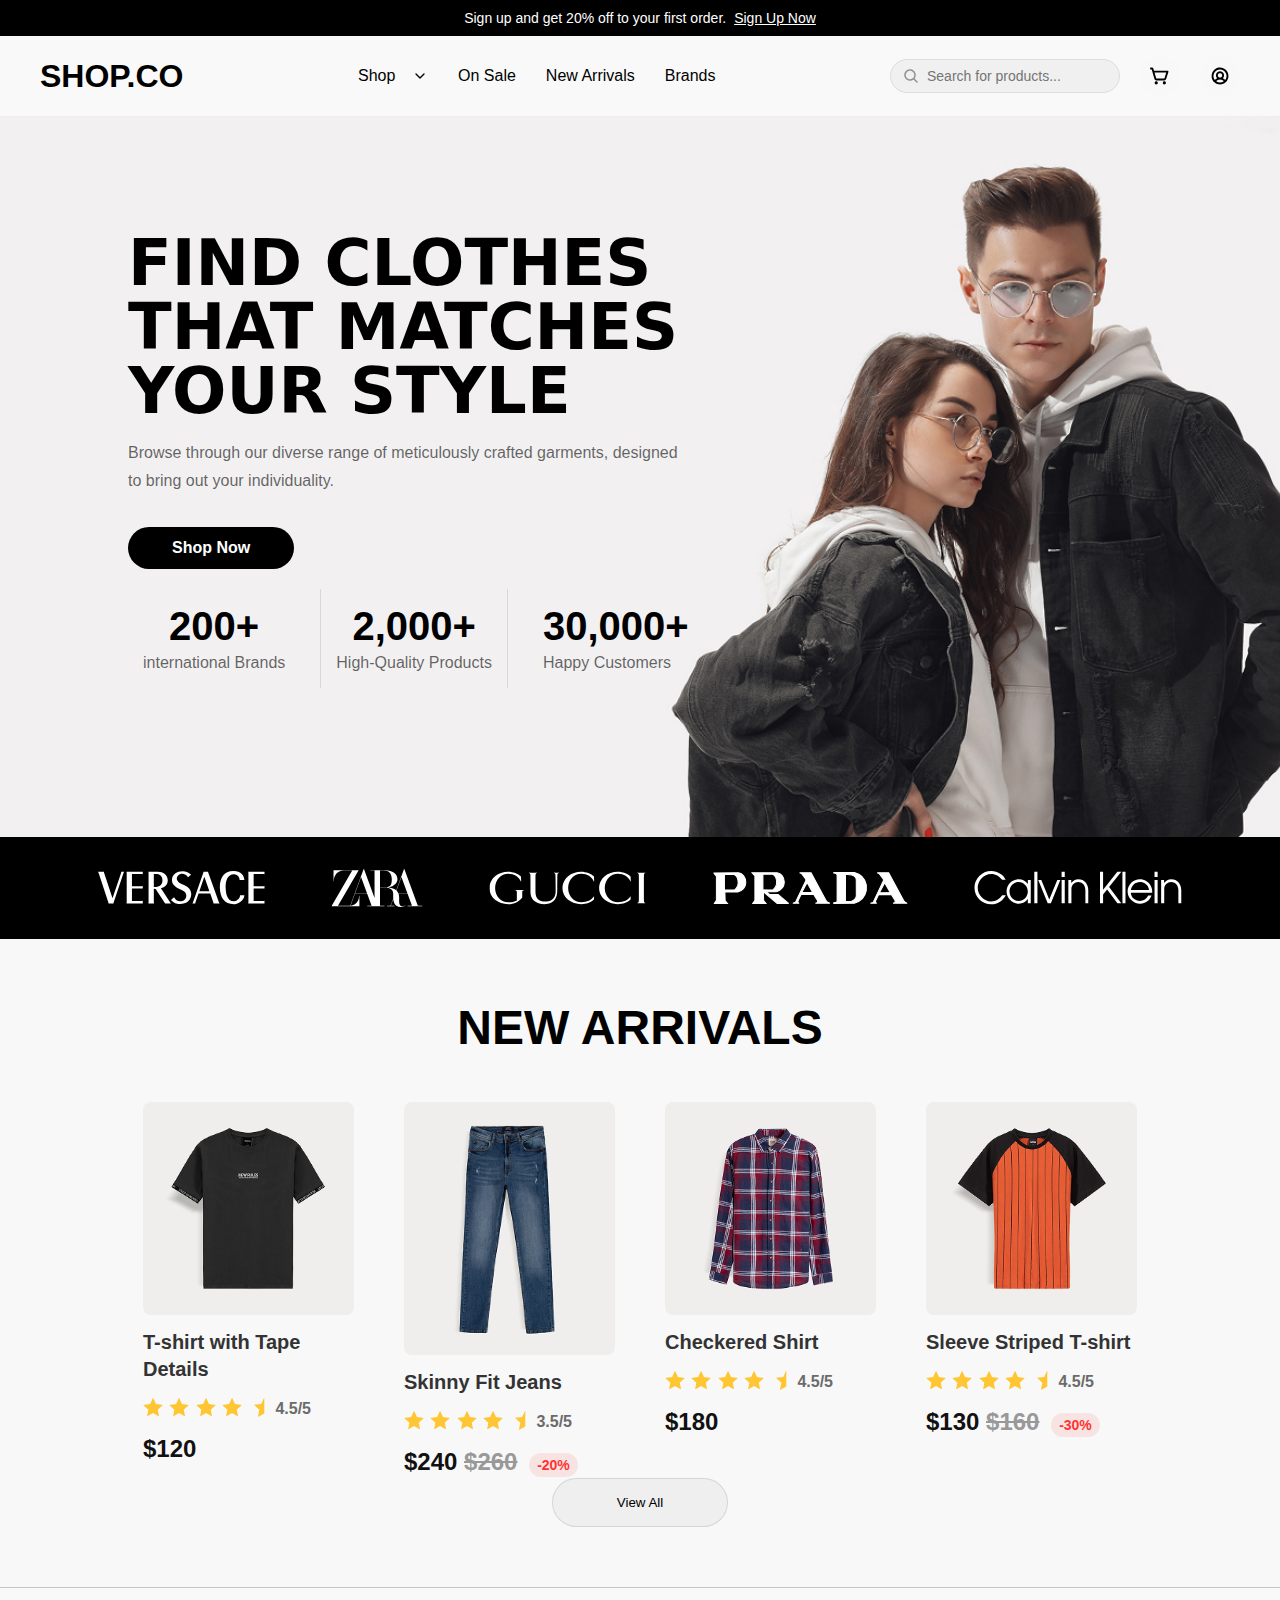
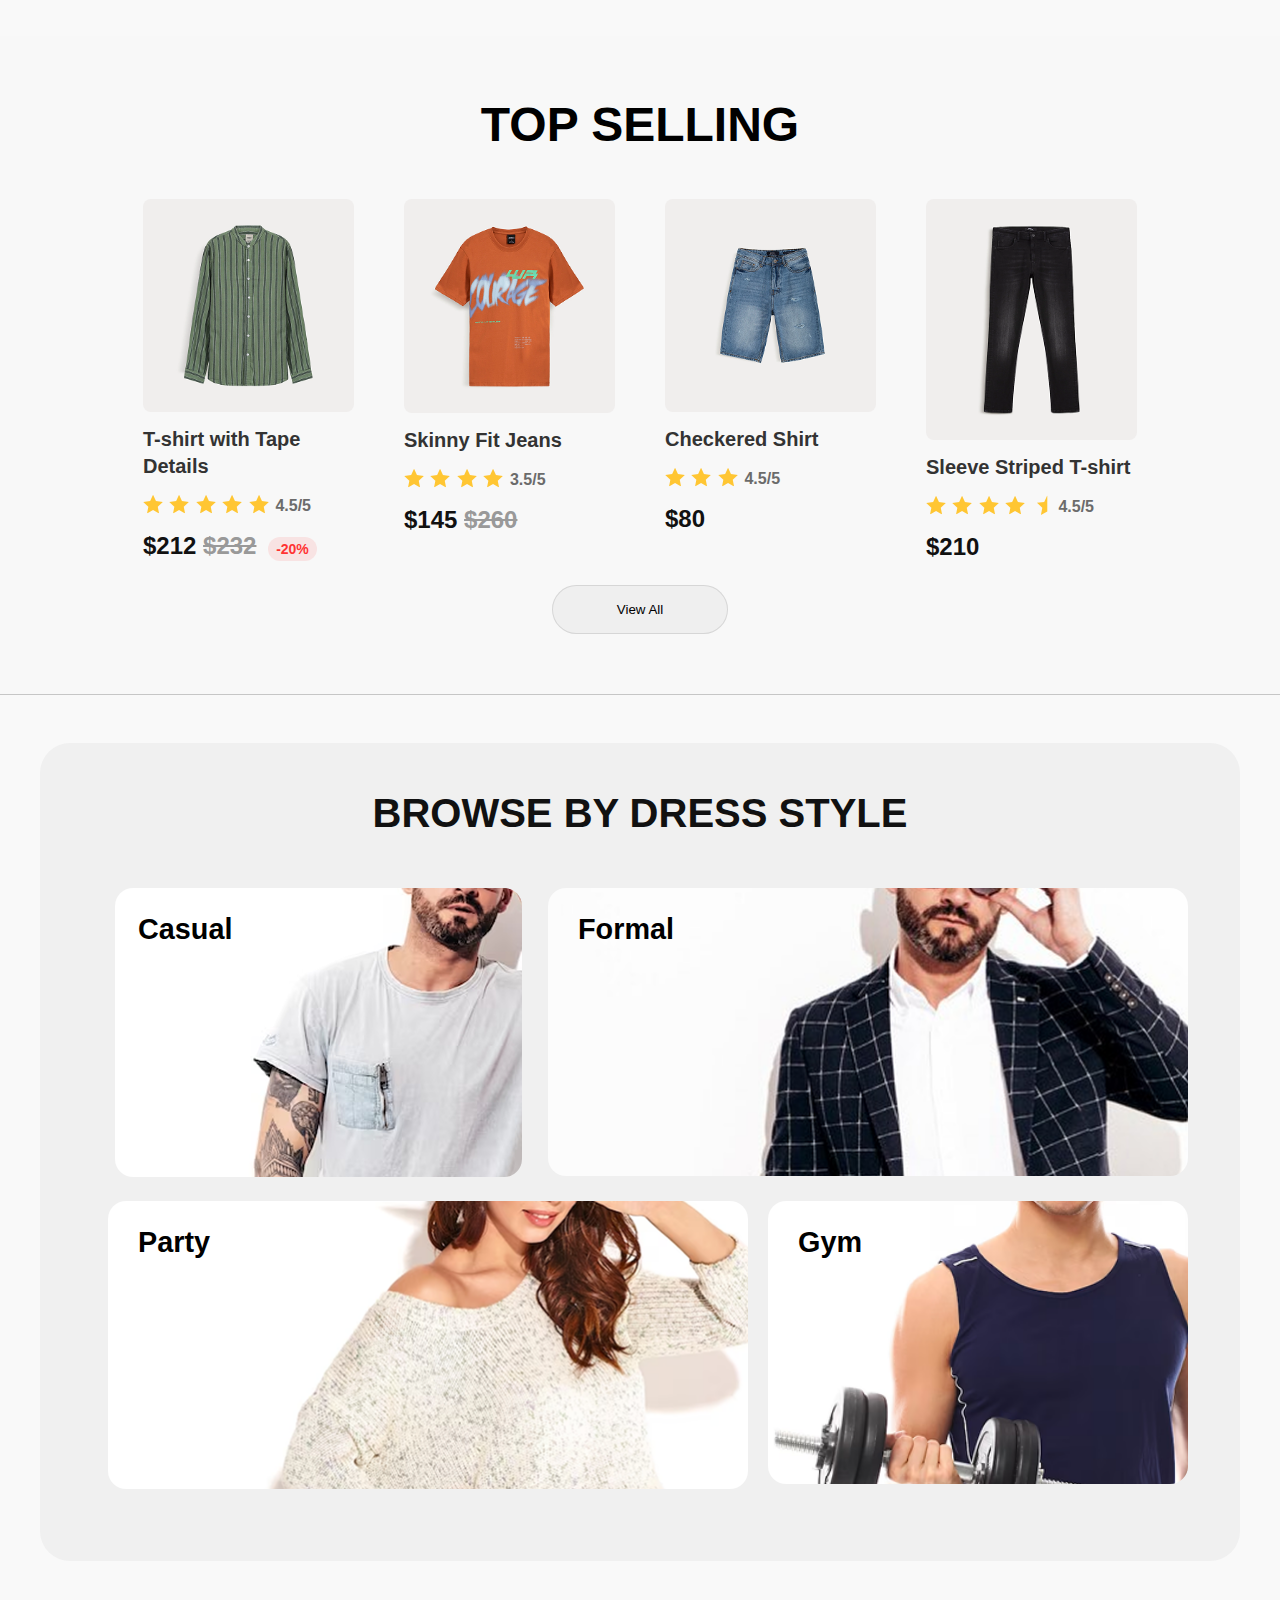
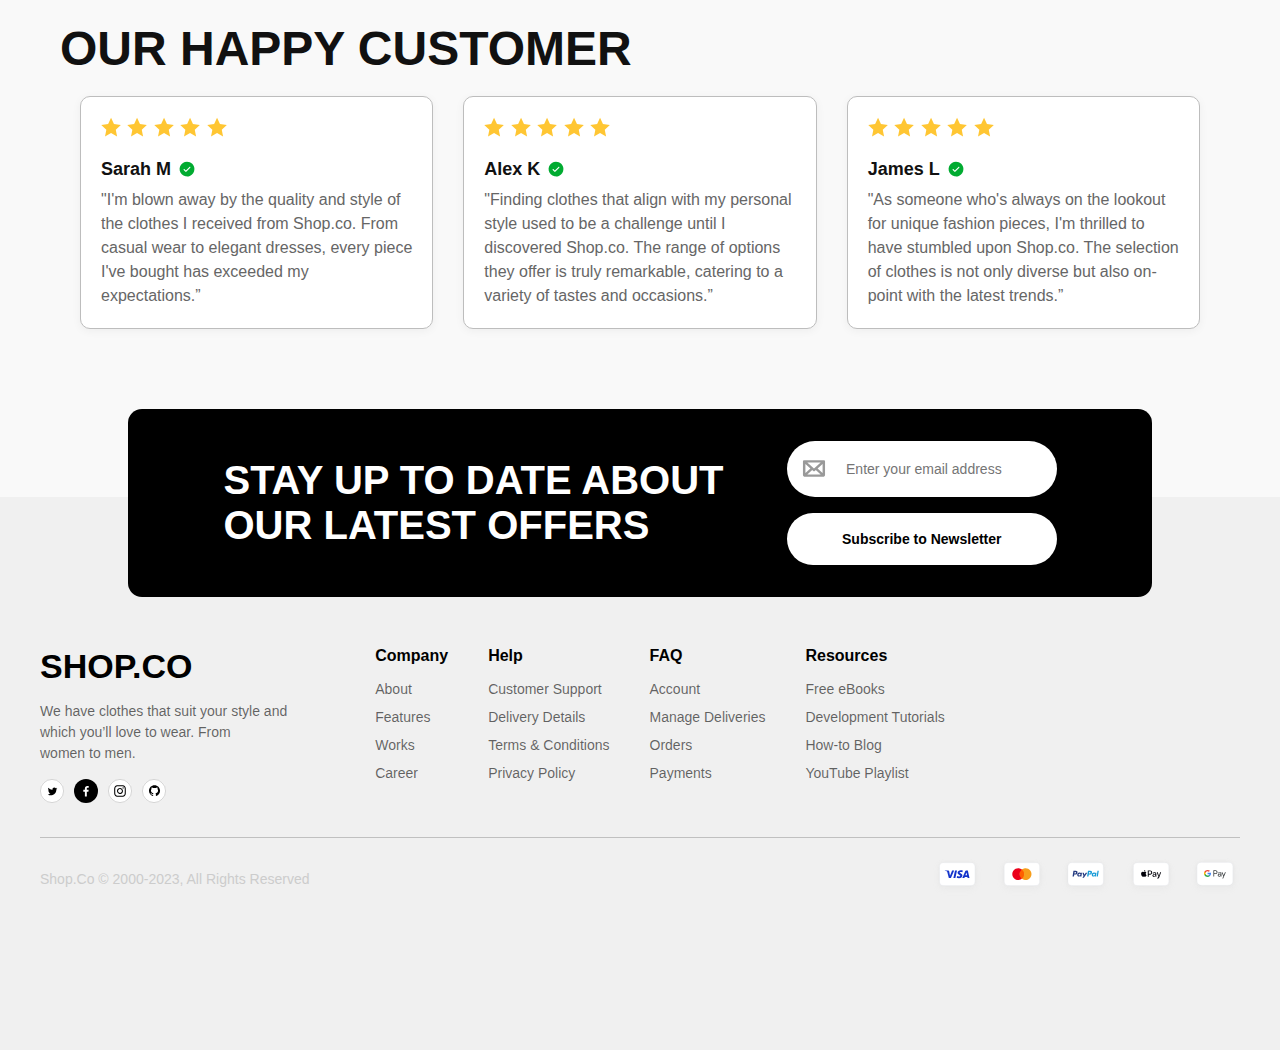
==== index.html @ 694318e4 "create a project" ====
<!DOCTYPE html>
<html lang="en">
<head>
    <meta charset="UTF-8">
    <meta name="viewport" content="width=device-width, initial-scale=1.0">
    <title>SHOP.CO - Find Your Style</title>
    <link rel="stylesheet" href="./css/style.css">
</head>
<body>

    <!-- Header Section -->
    <header>
        <div class="top">
            <h6>Sign up and get 20% off to your first order.<a href="#">Sign Up Now</a></h6>
        </div>
        <div class="bottom">
            <div class="logo"><h1><a href="#">SHOP.CO</a></h1></div>
            <nav>
                <ul>
                    <li><a href="#"><select name="shop" id="shop">
                        <option value="all">Shop</option>
                        <option value="men">Men</option>
                        <option value="women">Women</option>
                        <option value="kids">Kids</option>
                    </select></a></li>
                    <li><a href="#">On Sale</a></li>
                    <li><a href="#">New Arrivals</a></li>
                    <li><a href="#">Brands</a></li>
                </ul>
            </nav>
            <div class="icons">
                <form action="">
                    <img src="./asset/search.svg" alt="">
                    <input type="text" placeholder="Search for products...">
                </form>
                <span><img src="./asset/cart.svg" alt="cart"></span>
                <span><img src="./asset/account.svg" alt="account"></span>
            </div>
        </div>
           
    </header>

    <!-- Hero Section -->
    <section class="hero">
        <div class="hero-text">
            <h1>FIND CLOTHES <br> THAT MATCHES <br> YOUR STYLE</h1>
            <p>Browse through our diverse range of meticulously crafted garments, designed <br> to bring out your individuality.</p>
            <a href="#" class="btn">Shop Now</a>
            <div class="card">
                <div class="carditem">
                    <h5>200+</h5>
                    <p>international Brands</p>
                </div>
                <div class="carditem">
                    <h5>2,000+</h5>
                    <p>High-Quality Products</p>
                </div>
                <div class="carditem">
                    <h5>30,000+</h5>
                    <p>Happy Customers</p>
                </div>
            </div>
        </div>
    </section>

    <!-- Brands Section -->
    <section class="brands">
        <img src="./asset/Group.svg" alt="Versace">
        <img src="./asset/zara-logo-1 1.svg" alt="Zara">
        <img src="./asset/gucci-logo-1 1.svg" alt="Gucci">
        <img src="./asset/prada-logo-1 1.svg" alt="Prada">
        <img src="./asset/Group(1).svg" alt="Calvin Klein">
    </section>

    <!-- New Arrivals Section -->
    <section class="new-arrivals">
        <h2>NEW ARRIVALS</h2>
        <div class="product-list">
            <div class="product">
                <img src="./asset/image 7.png" alt="T-shirt">
                <h3>T-shirt with Tape Details</h3>
                <nav class="star">
                    <span><img src="./asset/Star 2.svg" alt="star"></span>
                    <span><img src="./asset/Star 2.svg" alt="star"></span>
                    <span><img src="./asset/Star 2.svg" alt="star"></span>
                    <span><img src="./asset/Star 2.svg" alt="star"></span>
                    <span><img src="./asset/Star 5.svg" alt="star"></span>
                    <h4>4.5/5</h4>
                </nav>
                <p>$120</p>
            </div>
            <div class="product">
                <img class="imageheight1" src="./asset/image 8.png" alt="Jeans">
                <h3>Skinny Fit Jeans</h3>
                <nav class="star">
                    <span><img src="./asset/Star 2.svg" alt="star"></span>
                    <span><img src="./asset/Star 2.svg" alt="star"></span>
                    <span><img src="./asset/Star 2.svg" alt="star"></span>
                    <span><img src="./asset/Star 2.svg" alt="star"></span>
                    <span><img src="./asset/Star 5.svg" alt="star"></span>
                    <h4>3.5/5</h4>
                </nav>
                <p>$240  <span class="old-price">$260</span> <a href="#"> -20%</a></p>
                
            </div>
            <div class="product">
                <img src="./asset/image 9.png" alt="Checkered Shirt">
                <h3>Checkered Shirt</h3>
                <nav class="star">
                    <span><img src="./asset/Star 2.svg" alt="star"></span>
                    <span><img src="./asset/Star 2.svg" alt="star"></span>
                    <span><img src="./asset/Star 2.svg" alt="star"></span>
                    <span><img src="./asset/Star 2.svg" alt="star"></span>
                    <span><img src="./asset/Star 5.svg" alt="star"></span>
                    <h4>4.5/5</h4>
                </nav>
                <p>$180</p>
            </div>
            <div class="product">
                <img src="./asset/image 10.png" alt="Striped T-shirt">
                <h3>Sleeve Striped T-shirt</h3>
                <nav class="star">
                    <span><img src="./asset/Star 2.svg" alt="star"></span>
                    <span><img src="./asset/Star 2.svg" alt="star"></span>
                    <span><img src="./asset/Star 2.svg" alt="star"></span>
                    <span><img src="./asset/Star 2.svg" alt="star"></span>
                    <span><img src="./asset/Star 5.svg" alt="star"></span>
                    <h4>4.5/5</h4>
                </nav>
                <p>$130 <span class="old-price"> $160</span> <a href="#"> -30%</a></p>
            </div>
        </div>
        <button class="view">View All</button>
    </section>

    <!--Top Seller-->
    <section class="new-arrivals">
        <h2>TOP SELLING</h2>
        <div class="product-list">
            <div class="product">
                <img src="./asset/image 11.png" alt="T-shirt">
                <h3>T-shirt with Tape Details</h3>
                <nav class="star">
                    <span><img src="./asset/Star 2.svg" alt="star"></span>
                    <span><img src="./asset/Star 2.svg" alt="star"></span>
                    <span><img src="./asset/Star 2.svg" alt="star"></span>
                    <span><img src="./asset/Star 2.svg" alt="star"></span>
                    <span><img src="./asset/Star 2.svg" alt="star"></span>
                    <h4>4.5/5</h4>
                </nav>
                <p>$212 <span class="old-price"> $232</span> <a href="#"> -20%</a></p>
            </div>
            <div class="product">
                <img src="./asset/image 12.png" alt="Jeans">
                <h3>Skinny Fit Jeans</h3>
                <nav class="star">
                    <span><img src="./asset/Star 2.svg" alt="star"></span>
                    <span><img src="./asset/Star 2.svg" alt="star"></span>
                    <span><img src="./asset/Star 2.svg" alt="star"></span>
                    <span><img src="./asset/Star 2.svg" alt="star"></span>
                    <h4>3.5/5</h4>
                </nav>
                <p>$145  <span class="old-price"> $260</span> </p>
                
            </div>
            <div class="product">
                <img src="./asset/image 13.png" alt="Checkered Shirt">
                <h3>Checkered Shirt</h3>
                <nav class="star">
                    <span><img src="./asset/Star 2.svg" alt="star"></span>
                    <span><img src="./asset/Star 2.svg" alt="star"></span>
                    <span><img src="./asset/Star 2.svg" alt="star"></span>
                    <h4>4.5/5</h4>
                </nav>
                <p>$80</p>
            </div>
            <div class="product">
                <img class="imageheight2" src="./asset/image 14.png" alt="Striped T-shirt">
                <h3>Sleeve Striped T-shirt</h3>
                <nav class="star">
                    <span><img src="./asset/Star 2.svg" alt="star"></span>
                    <span><img src="./asset/Star 2.svg" alt="star"></span>
                    <span><img src="./asset/Star 2.svg" alt="star"></span>
                    <span><img src="./asset/Star 2.svg" alt="star"></span>
                    <span><img src="./asset/Star 5.svg" alt="star"></span>
                    <h4>4.5/5</h4>
                </nav>
                <p>$210</p>
            </div>
        </div>
        <button class="view">View All</button>
    </section>

    
    <!-- Browse by Dress Style Section -->
    <section class="browse-section">
        <h2>BROWSE BY DRESS STYLE</h2>
        <div class="style-grid">
            <div class="style-card1">
                <h3>Casual</h3>
                <img src="./asset/image 15.png" alt="Casual Style">
            </div>
            <div class="style-card2">
                <h3>Formal</h3>
                <img src="./asset/image 16.png" alt="Formal Style">
            </div>
            <div class="style-card3">
                <h3>Party</h3>
                <img src="./asset/image 17.png" alt="Party Style">
            </div>
            <div class="style-card4">
                <h3>Gym</h3>
                <img src="./asset/image 18.png" alt="Gym Style">
            </div>
        </div>
    </section>

    <!-- Customer Reviews -->
    <section class="customer">
        <h2>OUR HAPPY CUSTOMER</h2>
        <section class="reviews">
            <div class="review">
                <nav class="star">
                    <span><img src="./asset/Star 2.svg" alt="star"></span>
                    <span><img src="./asset/Star 2.svg" alt="star"></span>
                    <span><img src="./asset/Star 2.svg" alt="star"></span>
                    <span><img src="./asset/Star 2.svg" alt="star"></span>
                    <span><img src="./asset/Star 2.svg" alt="star"></span>
                </nav>
                <h3>Sarah M <img src="./asset/Vector.svg" alt="vectory"></h3>
                <p>"I'm blown away by the quality and style of the clothes 
                    I received from Shop.co. From casual wear to elegant dresses, every piece I've bought has exceeded my expectations.”</p>
            </div>
            <div class="review">
                <nav class="star">
                    <span><img src="./asset/Star 2.svg" alt="star"></span>
                    <span><img src="./asset/Star 2.svg" alt="star"></span>
                    <span><img src="./asset/Star 2.svg" alt="star"></span>
                    <span><img src="./asset/Star 2.svg" alt="star"></span>
                    <span><img src="./asset/Star 2.svg" alt="star"></span>
                </nav>
                <h3>Alex K <img src="./asset/Vector.svg" alt="vectory"></h3>
                <p>"Finding clothes that align with my personal style used to
                     be a challenge until I discovered Shop.co. The range of options they offer is truly remarkable, catering to a variety of tastes and occasions.”</p>
            </div>
            <div class="review">
                <nav class="star">
                    <span><img src="./asset/Star 2.svg" alt="star"></span>
                    <span><img src="./asset/Star 2.svg" alt="star"></span>
                    <span><img src="./asset/Star 2.svg" alt="star"></span>
                    <span><img src="./asset/Star 2.svg" alt="star"></span>
                    <span><img src="./asset/Star 2.svg" alt="star"></span>
                </nav>
                <h3>James L <img src="./asset/Vector.svg" alt="vectory"></h3>
                <p>"As someone who's always on the lookout for unique fashion pieces,
                     I'm thrilled to have stumbled upon Shop.co. The selection of clothes is not only diverse but also on-point with the latest trends.” </p>
            </div>
        </section>
    </section>
        

    <!-- Newsletter Section -->
    <section class="newsletter">
        <h2>STAY UP TO DATE ABOUT <br> OUR LATEST OFFERS</h2>
        <div class="formbox">
            <form class="form">
                <img src="./asset/msg.svg" alt="msg">
                <input type="email" placeholder="Enter your email address">
            </form>
            <button>Subscribe to Newsletter</button>
        </div>
    </section>

    <!-- Footer -->
    <footer class="footer">
        <div class="container">
            <div class="footer-top">
                <div class="footer-links">
                    <div class="footer-brand">
                        <h2>SHOP.CO</h2>
                        <p>We have clothes that suit your style and <br> which you’ll love to wear. From <br> women to men.</p>
                        <div class="social-icons">
                            <a href="https://x.com/?lang=en"><img src="./asset/1.svg" alt="Twitter"></a>
                            <a href="https://www.facebook.com/"><img src="./asset/2.svg" alt="Facebook"></a>
                            <a href="https://www.instagram.com/"><img src="./asset/3.svg" alt="Instagram"></a>
                            <a href="https://github.com/"><img src="./asset/4.svg" alt="Github"></a>
                            
                        </div>
                    </div>
                    <div class="footer-column">
                        <h4>Company</h4>
                        <ul>
                            <li><a href="#">About</a></li>
                            <li><a href="#">Features</a></li>
                            <li><a href="#">Works</a></li>
                            <li><a href="#">Career</a></li>
                        </ul>
                    </div>
                    <div class="footer-column">
                        <h4>Help</h4>
                        <ul>
                            <li><a href="#">Customer Support</a></li>
                            <li><a href="#">Delivery Details</a></li>
                            <li><a href="#">Terms & Conditions</a></li>
                            <li><a href="#">Privacy Policy</a></li>
                        </ul>
                    </div>
                    <div class="footer-column">
                        <h4>FAQ</h4>
                        <ul>
                            <li><a href="#">Account</a></li>
                            <li><a href="#">Manage Deliveries</a></li>
                            <li><a href="#">Orders</a></li>
                            <li><a href="#">Payments</a></li>
                        </ul>
                    </div>
                    <div class="footer-column">
                        <h4>Resources</h4>
                        <ul>
                            <li><a href="#">Free eBooks</a></li>
                            <li><a href="#">Development Tutorials</a></li>
                            <li><a href="#">How-to Blog</a></li>
                            <li><a href="#">YouTube Playlist</a></li>
                        </ul>
                    </div>
                </div>
            </div>
    
            <div class="footer-bottom">
                <p>Shop.Co © 2000-2023, All Rights Reserved</p>
                <div class="payment-methods">
                    <a href="https://www.visa.co.in/"><img src="./asset/Badge.svg" alt="Visa"></a>
                    <a href="https://www.mastercard.co.in/en-in.html"><img src="./asset/Badge(1).svg" alt="pay"></a>
                    <a href="https://www.paypal.com/"><img src="./asset/Badge(2).svg" alt="PayPal"></a>
                    <a href="https://www.apple.com/apple-pay/"><img src="./asset/Badge(3).svg" alt="Apple Pay"></a>
                    <a href="https://pay.google.com/"><img src="./asset/Badge(4).svg" alt="Google Pay"></a>
                </div>
            </div>
        </div>
    </footer>
</body>
</html>
---- css/style.css ----
/* Top Grid Layout */
* {
    margin: 0;
    padding: 0;
    box-sizing: border-box;
    font-family: Arial, sans-serif;
}

/* General Styles */
body {
    font-family: Arial, sans-serif;
    margin: 0;
    padding: 0;
    background-color: #f9f9f9;
    color: #111;
}
/* Top banner styles */
.top {
    background-color: #000;
    color: #fff;
    text-align: center;
    padding: 10px 0;
}

.top h6 {
    font-size: 14px;
    font-weight: normal;
}

.top a {
    color: #fff;
    text-decoration: underline;
    margin-left: 8px;
}
.top a:hover{
    color: #002088;
}

/* Bottom header section */
.bottom {
    display: flex;
    justify-content: space-between;
    align-items: center;
    padding: 20px 40px;
    border-bottom: 1px solid #eee;
}

/* Logo styles */
.logo h1{
    font-size: 32px;
    font-weight: bold;
}
.logo h1 a{
    text-decoration: none;
    color: #000;
}

/* Navigation styles */
nav ul {
    display: flex;
    list-style: none;
    gap: 30px;
    align-items: center;
}

nav ul li a {
    text-decoration: none;
    color: #000;
}

/* Shop dropdown select styles */
nav select {
    border: none;
    background: transparent;
    font-size: 16px;
    cursor: pointer;
    padding-right: 15px;
    -webkit-appearance: none;
    -moz-appearance: none;
    appearance: none;
    background-image: url("data:image/svg+xml;charset=UTF-8,%3csvg xmlns='http://www.w3.org/2000/svg' viewBox='0 0 24 24' fill='none' stroke='currentColor' stroke-width='2' stroke-linecap='round' stroke-linejoin='round'%3e%3cpolyline points='6 9 12 15 18 9'%3e%3c/polyline%3e%3c/svg%3e");
    background-repeat: no-repeat;
    background-position: right center;
    background-size: 16px;
}
/* Icons Section */
.icons {
    display: flex;
    align-items: center;
    gap: 20px;
}

/* Search Bar */
.icons form {
    display: flex;
    align-items: center;
    background: #f0f0f0;
    padding: 8px 12px;
    border-radius: 20px;
    border: 1px solid #ddd;
}

.icons form img {
    width: 16px;
    height: 16px;
    margin-right: 8px;
}

.icons input {
    border: none;
    outline: none;
    background: transparent;
    font-size: 14px;
    width: 180px;
}

/* Cart & Account Icons */
.icons span {
    display: flex;
    align-items: center;
    justify-content: center;
    width: 40px;
    height: 40px;
    border-radius: 50%;
    background: #f8f8f8;
    cursor: pointer;
    transition: 0.3s ease;
}

.icons span:hover {
    background: #ddd;
}

.icons span img {
    width: 20px;
    height: 20px;
}

/* Hero Section */
.hero {
    display: flex;
    align-items: center;
    justify-content: space-between;
    padding: 60px 10%;
    background-image: url("../asset/homebg.jpg"); /* Correct path */
    background-size: cover; /* Ensures the image covers the whole div */
    background-position: center; /* Centers the image */
    background-repeat: no-repeat; /* Prevents repeating */
    width: 100%;
    min-height: 80vh; /* Ensures good visibility */
    position: relative;
}

/* Hero Text Section */
.hero-text {
  
    color: white; /* Ensures text remains readable */
}

.hero-text h1 {
    font-family: system-ui, -apple-system, BlinkMacSystemFont, 'Segoe UI', Roboto, Oxygen, Ubuntu, Cantarell, 'Open Sans', 'Helvetica Neue', sans-serif;
    font-size: 64px;
    color: #000;
    font-weight: 700;
    line-height: 64px;
    text-align: left;
    text-decoration-skip-ink: none;
    margin-bottom: 1rem;
}

.hero-text p {
    color: #00000099;
    font-size: 16px;
    font-weight: 400;
    line-height: 28px;
    text-align: left;
    margin-bottom: 2rem;
}

/* Shop Now Button */
.btn {
    display: inline-block;
    padding: 12px 44px;
    background: black;
    color: white;
    text-decoration: none;
    font-weight: bold;
    border-radius: 50px;
    transition: 0.3s ease;
}

.btn:hover {
    background: #333;
}

/* Hero Image */
.hero-image img {
    width: 100%;
    max-width: 450px;
    border-radius: 10px;
}

/* Hero Card (Stats Section) */
.card {
    display: flex;
    gap: 20px;
    margin-top: 20px;
}

.carditem {
    text-align: center;
    padding: 15px;
    min-width: 140px;
}
.carditem:nth-child(2){
    border-left: 1px solid #0000001A;
    border-right: 1px solid #0000001A;
    height: 11vh;
}

.carditem h5 {
    font-size: 40px;
    font-weight: 700;
    color: #000;
}

.carditem p {
    font-size: 16px;
    font-weight: 400;
    color: #00000099;
}

.brands{
    background-color: #000;
    padding: 2rem;
    display: flex;
    justify-content: space-evenly;
}
/* New Arrivals Section */
.new-arrivals {
    text-align: center;
    padding: 60px 10%;
    background-color: #f8f8f8;
    border-bottom: 1px solid rgba(0, 0, 0, 0.2);
    margin-bottom: 3rem;
}

/* Section Heading */
.new-arrivals h2 {
    font-size: 48px;
    font-weight: 700;
    line-height: 57.6px;
    text-align: center;
    color: #000;
    margin-bottom: 30px;
}

/* Product List - Grid Layout */
.product-list {
    display: grid;
    grid-template-columns: repeat(auto-fit, minmax(220px, 1fr));
    gap: 20px;
    justify-content: center;
}

/* Individual Product Card */
.product {
    padding: 15px;
    transition: transform 0.3s ease;
    text-align: left;
}

.product:hover {
    transform: translateY(-8px);
}

/* Product Image */
.product img {
    width: 100%;
    border-radius: 8px;
}
.product .imageheight1{
    height: 70%;
}
.product .imageheight2{
    height: 65%;
}
/* Product Title */
.product h3 {
    font-size: 20px;
    font-weight: 700;
    line-height: 27px;
    text-align: left;
    color: #333;
    margin: 10px 0;
}
/* Star Ratings */
.star {
    display: flex;
    align-items: center;
    justify-content: left;
    gap: 3px;
    margin-bottom: 10px;
}
.star h4{
    font-size: 16px;
    line-height: 32.4px;
    text-align: left;
    color: #6b6b6b;
}
.star img {
    width: 16px;
    height: 16px;
}

/* Product Price */
.product p {
    font-size: 24px;
    font-weight: bold;
    color: #111;
}
.product p a{
    text-decoration: none;
    color: #FF3333;
    font-size: 14px;
    background: #FF33331A;
    padding: 4px 8px;
    border-radius: 50px;;
}

/* Old Price (Strikethrough) */
.old-price {
    text-decoration: line-through;
    color: #999;
    margin-right: 5px;
}
/*button style*/
.view{
    padding: 16px 64px 16px 64px;
    border: 1px solid #0000001A;
    gap: 12px;
    border-radius: 62px;
    border: 1px 0px 0px 0px;
    opacity: 0px;

}

/* Browse by Dress Style */
.browse-section {
    max-width: 1200px;
    background: #F0F0F0;
    text-align: center;
    padding: 3rem;
    margin: 0 auto;
    border-radius: 30px;
}

/* Heading */
.browse-section h2 {
    font-size: 2.5rem;
    font-weight: 800;
    margin-bottom: 2rem;
    text-transform: uppercase;
}

/* Grid Layout */
.style-grid {
    display: grid;
    grid-template-columns: 200px 200px 200px 200px 200px 200px ;
    grid-template-rows:  200px;
    gap: 20px;
    padding: 20px;
    border-radius: 10px;

}
/* Individual Card */
.style-card1{
    position: relative;
    border-radius: 50px;
    grid-column: 1/3;
    grid-row: 1/3;
    aspect-ratio: 20/9; /* Ensures all cards are the same size */
    transition: transform 0.3s ease-in-out;
}
.style-card1 img {
    border-radius: 18px;
    object-fit: cover; /* Ensures the image covers the card without distortion */
}
/* Text Overlay */
.style-card1 h3 {
    position: absolute;
    top: 20px;
    left: 20px;
    font-size: 1.8rem;
    color: #000;
    font-weight: bold;
    padding: 5px 10px;
    border-radius: 5px;
    z-index: 1;
}
.style-card2{
    position: relative;
    grid-column: 3/6;
    grid-row: 1/3;
    aspect-ratio: 20/9; /* Ensures all cards are the same size */
    transition: transform 0.3s ease-in-out;
}
.style-card2 img {
    width: 100%;
    height: 100%;
    border-radius: 18px;
    object-fit: cover; /* Ensures the image covers the card without distortion */
}
/* Text Overlay */
.style-card2 h3 {
    position: absolute;
    top: 20px;
    left: 20px;
    font-size: 1.8rem;
    color: #000;
    font-weight: bold;
    padding: 5px 10px;
    border-radius: 5px;
    z-index: 1;
}
.style-card3{
    position: relative;
    grid-column: 1/4;
    grid-row: 3/6;
    aspect-ratio: 20/9; /* Ensures all cards are the same size */
    transition: transform 0.3s ease-in-out;
}
.style-card3 img {
    width: 100%;
    height: 100%;
    border-radius: 18px;
    object-fit: cover; /* Ensures the image covers the card without distortion */
}
/* Text Overlay */
.style-card3 h3 {
    position: absolute;
    top: 20px;
    left: 20px;
    font-size: 1.8rem;
    color: #000;
    font-weight: bold;
    padding: 5px 10px;
    border-radius: 5px;
    z-index: 1;
}
.style-card4{
    position: relative;
    grid-column: 4/6;
    grid-row: 3/6;
    aspect-ratio: 20/9; /* Ensures all cards are the same size */
    transition: transform 0.3s ease-in-out;
}
.style-card4 img {
    width: 100%;
    height: 150%;
    border-radius: 18px;
    object-fit: cover; /* Ensures the image covers the card without distortion */
}
/* Text Overlay */
.style-card4 h3 {
    position: absolute;
    top: 20px;
    left: 20px;
    font-size: 1.8rem;
    color: #000;
    font-weight: bold;
    padding: 5px 10px;
    border-radius: 5px;
    z-index: 1;
}

/* Image Styling */
.style-card img {
    width: 100%;
    height: 100%;
    object-fit: cover;
    aspect-ratio: 20/9; /
}

/* Hover Effect */
.style-card:hover {
    transform: scale(1.05);
    cursor: pointer;
}
.customer{
    padding: 60px 20px;
    max-width: 1200px;
    margin: 0 auto;
    position: relative;
}
.customer h2{
    font-size: 48px;
    font-weight: 700;
}

.reviews h2 {
    font-size: 28px;
    font-weight: bold;
    text-align: center;
    margin-bottom: 40px;
    text-transform: uppercase;
}

.reviews {
    display: grid;
    grid-template-columns: repeat(auto-fit, minmax(300px, 1fr));
    gap: 30px;
    padding: 20px;
}

.review {
    background: #fff;
    border-radius: 10px;
    padding: 24px;
    box-shadow: 0 2px 10px rgba(0, 0, 0, 0.05);
    border: 1px solid #bdbdbd;
    transition: transform 0.3s ease;
    display: grid;
    grid-template-columns: repeat(auto-fit, minmax(300px, 1fr));
    gap: 0.5rem;
    padding: 20px;
}

.review:hover {
    transform: translateY(-5px);
}

.star {
    display: flex;
    gap: 6.49px;
}

.star img {
    width: 20px;
    height: 20px;
}

.review h3 {
    display: flex;
    align-items: center;
    gap: 8px;
    font-size: 18px;
    font-weight: 600;
}

.review h3 img {
    width: 16px;
    height: 16px;
}

.review p {
    font-size: 16px;
    line-height: 1.5;
    color: #666;
    margin: 0;
}





/* Newsletter */
.newsletter{
    background-color: #000;
    padding: 2rem;
    border-radius: 14px;
    display: flex;
    justify-content: space-evenly;
    align-items: center;
    width: 80%;
    margin: 0 auto;
    position: relative;
    z-index: 1;
    margin-bottom: -100px;
}
.newsletter h2{
    color: white;
    font-size: 40px;
    font-weight: 700;
    line-height: 45px;
}
.newsletter .form {
    display: flex;
    align-items: center;
    justify-content: center;
    margin: auto;
    background: white;
    padding: 10px 15px;
    border-radius: 50px;
    margin-bottom: 1rem;
}

.newsletter .form img {
    width: 24px;
    margin-right: 10px;
}

.newsletter .form input {
    flex: 1;
    padding: 10px;
    border: none;
    outline: none;
    font-size: 14px;
}

.newsletter .formbox button {
    background: rgb(255, 255, 255);
    color: rgb(0, 0, 0);
    border: none;
    border-radius: 50px;
    padding: 18px 55px;
    cursor: pointer;
    font-size: 14px;
    font-weight: bold;
    transition: 0.3s;
}

.newsletter .form button:hover {
    background: #444;
}

/* Footer Styles */
.footer {
    background: #F0F0F0;
    color: white;
    padding: 150px 20px;
}

.container {
    max-width: 1200px;
    margin: 0 auto;
}

/* Footer Top */
.footer .footer-top {
    display: flex;
    justify-content: space-between;
    padding-bottom: 30px;
    border-bottom: 1px solid rgba(0, 0, 0, 0.2);
}

/* Footer Brand (Left Section) */
.footer-brand{
    margin-right: 3rem;
}
.footer-brand h2 {
    font-size: 34px;
    font-weight: bold;
    color: #000;
    margin-bottom: 15px;
}

.footer-brand p {
    font-size: 14px;
    line-height: 1.5;
    color: #00000099;
    max-width: 300px;
}

.social-icons {
    margin-top: 15px;
    display: flex;
    gap: 10px;
}

.social-icons a img {
    width: 24px;
    transition: 0.3s;
}

.social-icons a:hover img {
    opacity: 0.7;
    background-color: #000;
}

/* Footer Links (Right Section) */
.footer-links {
    display: flex;
    flex-wrap: wrap;
    gap: 40px;
}
.footer-column{
    gap: 6rem;
}
.footer-column h4 {
    font-size: 16px;
    font-weight: bold;
    color: #000;
    margin-bottom: 15px;
}

.footer-column ul {
    list-style: none;
    padding: 0;
}

.footer-column ul li {
    margin-bottom: 10px;
}

.footer-column ul li a {
    text-decoration: none;
    color: #00000099;
    font-size: 14px;
    transition: 0.3s;
}

.footer-column ul li a:hover {
    color: white;
}

/* Footer Bottom */
.footer-bottom {
    display: flex;
    justify-content: space-between;
    align-items: center;
    flex-wrap: wrap;
    color: #00000099;
    margin-top: 20px;
}

.footer-bottom p {
    font-size: 14px;
    color: #ccc;
}

/* Payment Methods */
.payment-methods img {
    width: 50px;
    margin-left: 10px;
}
.payment-methods img:hover{
    transform: scale(1.1);
    background-color: #bdbdbd;
    border-radius: 8px;
}

@media (max-width: 1190px) {
    .product-list{
        grid-template-columns: repeat(auto-fit, minmax(330px, 1fr));
        
    }
    .browse-section{
        padding: 1rem;
    }
    .style-grid{
        grid-template-columns: 200px 200px 200px 200px ;
        grid-template-rows:  200px;
        gap: 12px;
        padding: 12px;
        border-radius: 10px;
    }
    /* Individual Card */
    .style-card1{
        grid-column: 1/2;
        grid-row: 1/3;
    }
    .style-card3{
        grid-row: 3/4;
    }
    .style-card4{
        grid-column: 4/5;
        grid-row: 3/4;
    }
    .style-card4 img{
        width: 220%;
        height: 32vh;
    }
}
@media (max-width: 1120px) {
    .style-grid{
        grid-template-columns: 200px 200px 200px 200px;
        grid-template-rows:  200px 200px 200px 200px;
        gap: 12px;
        padding: 3rem;
        border-radius: 10px;
    }
    /* Individual Card */
    .style-card1{
        grid-column: 1/2;
        grid-row: 1/3;
    }
    .style-card2{
        grid-column: 3/5;
        grid-row: 1/3;
    }
    .style-card2 img{
        height: 32vh;
    }
    .style-card3{
        grid-column: 1/3;
        grid-row: 3/4;
    }
    .style-card3 img{
        height: 32vh;
    }
    .style-card4{
        grid-column: 3/4;
        grid-row: 3/4;
    }
    .style-card4 img{
        width: 220%;
        height: 32vh;
    }
}
@media (max-width: 980px) {
    .card{
        flex-wrap: wrap;
        width: 80%;
        gap: 0;
    }
    .carditem{
        margin: 0 auto;
    }
    .newsletter h2{
        font-size: 30px;
    }
}
@media (max-width: 940px) {
    nav ul{
        display: none;
    }
    .hero{
        align-items: flex-start;
        min-height: 0;
    }
    .hero-text p{
        width: 60%;
    }
    .hero-text p br{
        display: none;
    }
    .card{
        display: none;
    }
    .brands{
        padding: 1rem;
    }
    .brands img{
        width: 100px;
    }
    .browse-section h2{
        font-size: 3rem;
        font-weight: 900;
    }
    .style-grid{
        display: flex;
        flex-direction: column;
        padding: 1rem;
    }
    .style-card1 img{
        width: 100%;
        height: 100%;
    }
    .style-card2 img{
        width: 100%;
        height: 100%;
    }
    .style-card3 img{
        width: 100%;
        height: 100%;
    }
    .style-card4 img{
        width: 100%;
        height: 100%;
    }
    .footer-links{
        flex-wrap: wrap;
    }
    .footer-brand{
        width: 40%;
    }
    .footer-column{
        width: 20%;
    }
}
@media (max-width: 840px) {
    .hero-text h1 {
        font-size: 54px;
    }
    .hero-text p{
        width: 80%;
    }
    .brands img {
        width: 100px;
    }
    .reviews {
    grid-template-columns: repeat(auto-fit, minmax(440px, 1fr));
    }
    .review {
        grid-template-columns: repeat(auto-fit, minmax(440px, 1fr));
    }
    .newsletter h2{
        font-size: 20px;
    }
}
@media (max-width: 768px) {
    .top {
        display: none;
    }
    .newsletter h2{
        line-height: 20px;
    }
    .newsletter .form input{
        padding: 0;
    }
    .newsletter .formbox button{
        font-weight: normal;
        font-size: 12px;
        padding: 10px 55px ;
    }
}
@media (max-width: 560px){
    .icons{
        gap: 0;
    }
    .hero-text h1{
        font-size: 45px;
    }
    .brands img {
        width: 80px;
    }
    .new-arrivals h2{
        font-size: 38px;
    }
    .browse-section h2 {
        font-size: 2rem;
    }
    .newsletter{
        width: 90%;
    }
    .newsletter h2{
        font-size: 18px;
    }
    .customer h2{
        font-size: 28px;
    }
    .reviews{
        display: flex;
        flex-wrap: wrap;
    }
    .review{
        width: 100%;
    }
    .review p{
        font-size: 12px;
        width: 80%;
    }
}
@media (max-width: 510px){
    .icons form {
        display: none;
    }
    .hero{
        background-image: none;
        background: #9b9b9b50;
    }
    .review p{
        width: 60%;
    }
}
@media (max-width: 360px){
    .hero-text h1{
        font-size: 30px;
        line-height: 30px;
    }
    .hero-text p{
        line-height: 20px;
    }
    .brands img {
        width: 50px;
    }
    .review p{
        width: 50%;
    }
    .newsletter h2{
        display: none;
    }
    .footer-column{
        width: 100%;
    }
}
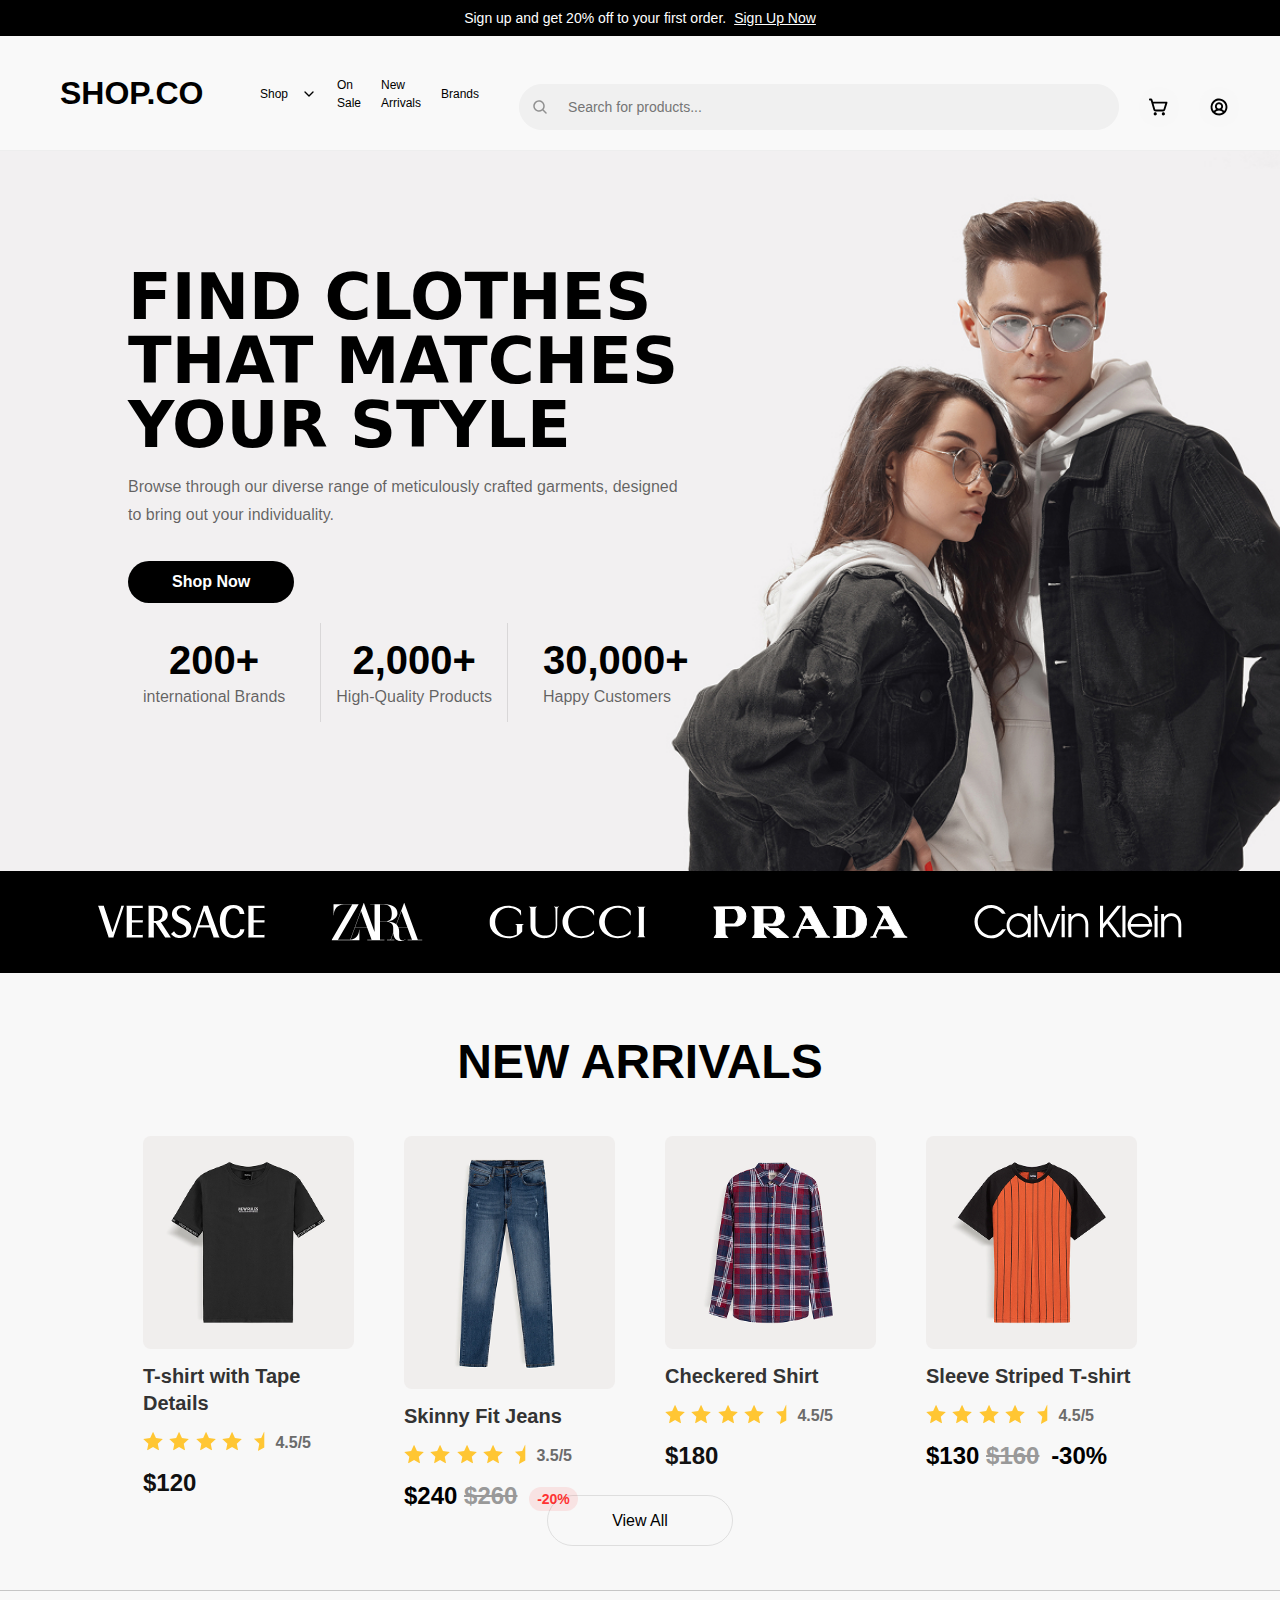
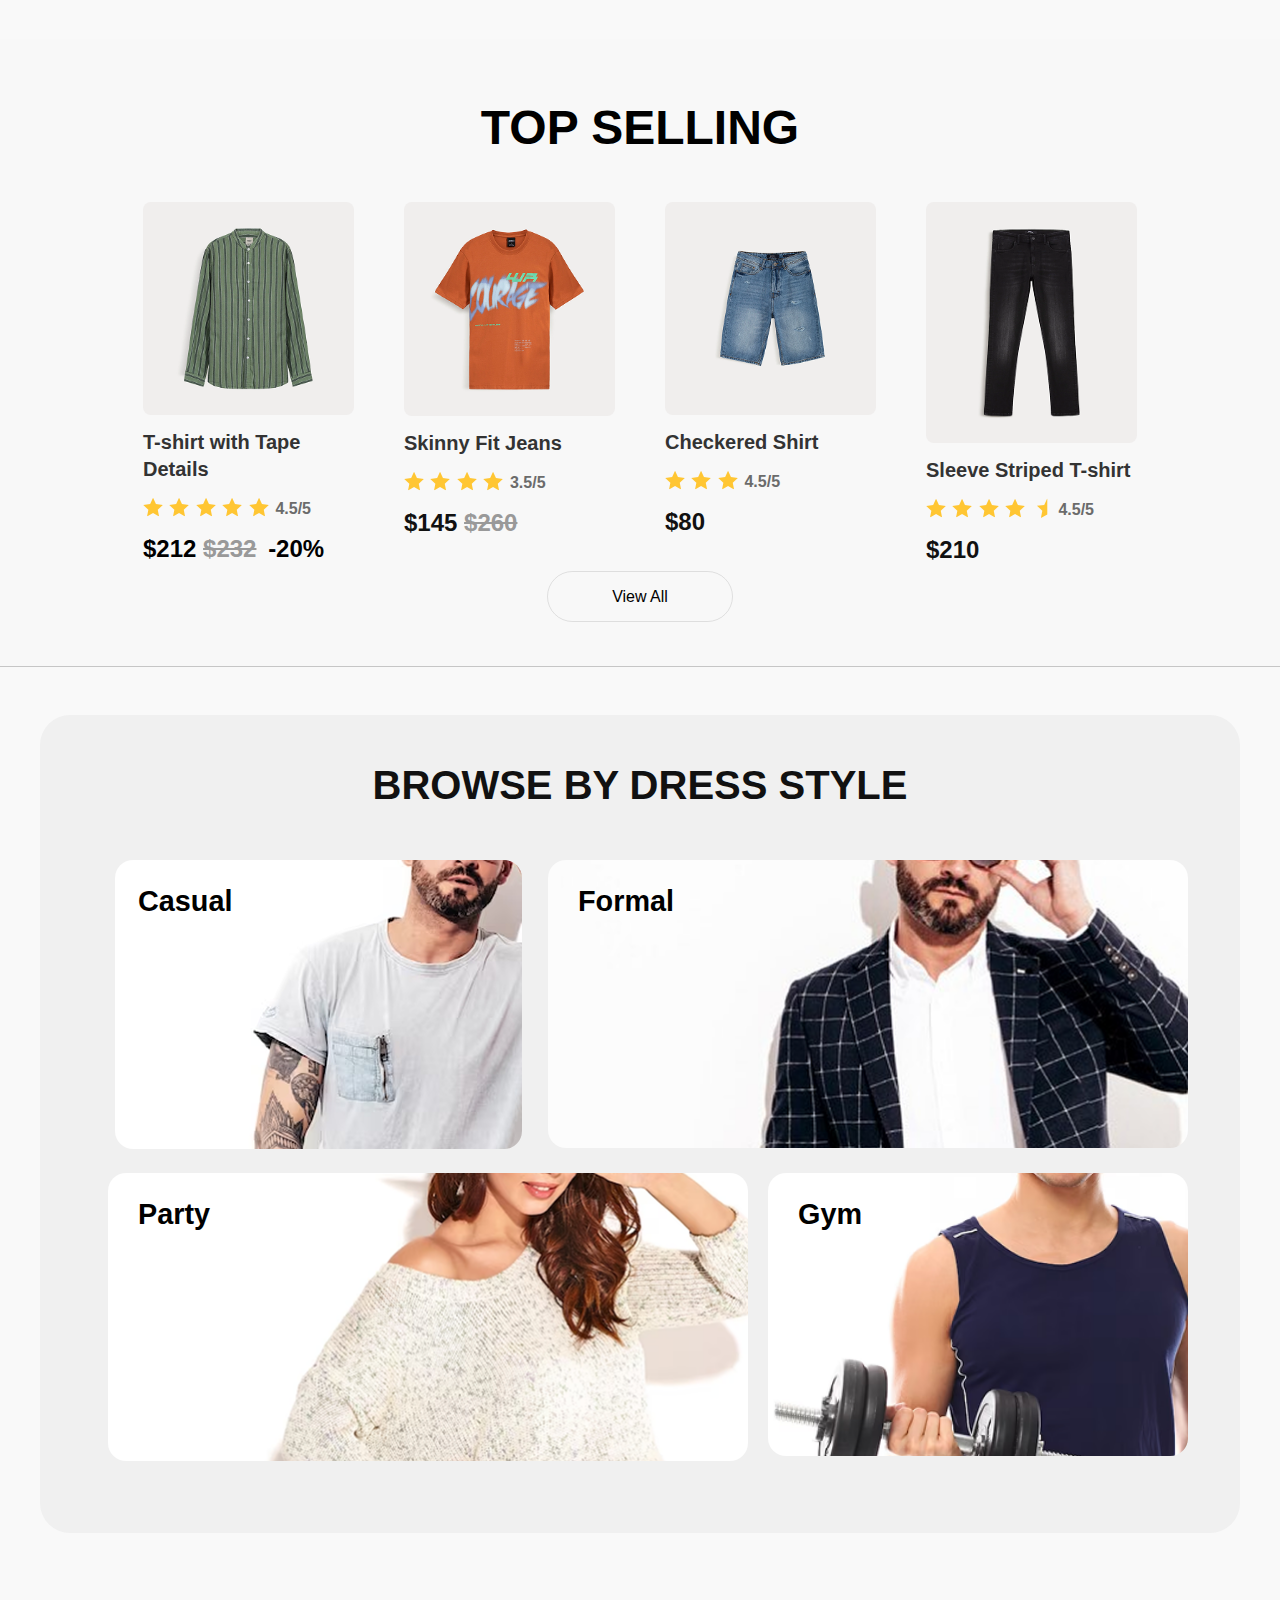
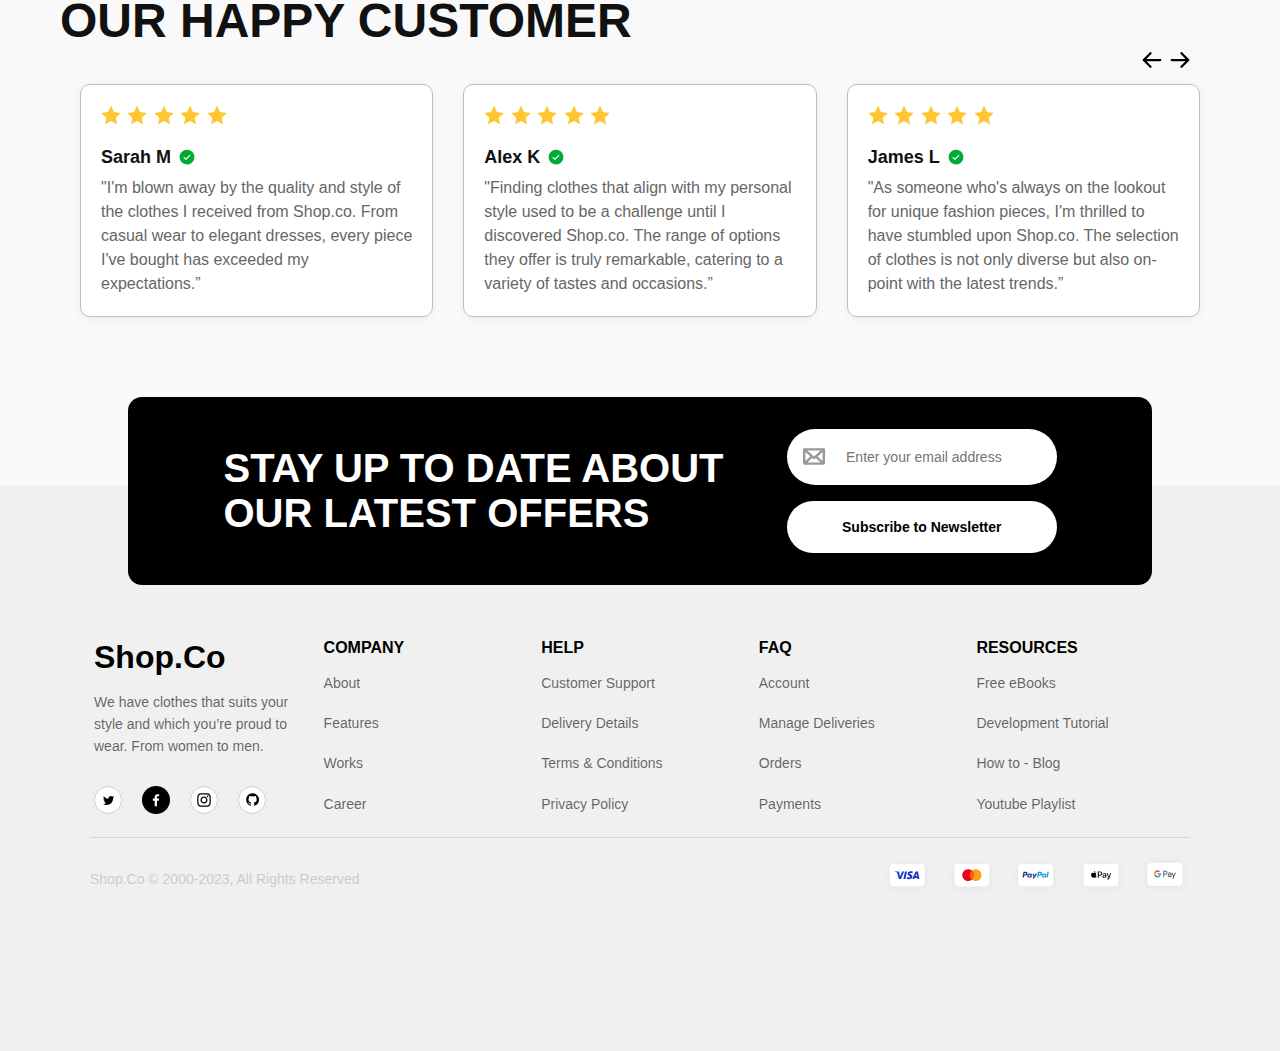
==== commit fe3b5269: "Bug Fixed" ====
--- a/index.html
+++ b/index.html
@@ -7,7 +7,6 @@
     <link rel="stylesheet" href="./css/style.css">
 </head>
 <body>
-
     <!-- Header Section -->
     <header>
         <div class="top">
@@ -43,21 +42,25 @@
     <!-- Hero Section -->
     <section class="hero">
         <div class="hero-text">
-            <h1>FIND CLOTHES <br> THAT MATCHES <br> YOUR STYLE</h1>
-            <p>Browse through our diverse range of meticulously crafted garments, designed <br> to bring out your individuality.</p>
-            <a href="#" class="btn">Shop Now</a>
-            <div class="card">
-                <div class="carditem">
-                    <h5>200+</h5>
-                    <p>international Brands</p>
-                </div>
-                <div class="carditem">
-                    <h5>2,000+</h5>
-                    <p>High-Quality Products</p>
-                </div>
-                <div class="carditem">
-                    <h5>30,000+</h5>
-                    <p>Happy Customers</p>
+            <img src="./asset/bstar.svg" alt="Star" class="bbgstar">
+            <img src="./asset/bstar.svg" alt="Star" class="sbgstar">
+            <div class="content">
+                <h1>FIND CLOTHES <br> THAT MATCHES <br> YOUR STYLE</h1>
+                <p>Browse through our diverse range of meticulously crafted garments, designed <br> to bring out your individuality.</p>
+                <a href="#" class="btn">Shop Now</a>
+                <div class="card">
+                    <div class="carditem">
+                        <h5>200+</h5>
+                        <p>international Brands</p>
+                    </div>
+                    <div class="carditem">
+                        <h5>2,000+</h5>
+                        <p>High-Quality Products</p>
+                    </div>
+                    <div class="carditem">
+                        <h5>30,000+</h5>
+                        <p>Happy Customers</p>
+                    </div>
                 </div>
             </div>
         </div>
@@ -77,60 +80,68 @@
         <h2>NEW ARRIVALS</h2>
         <div class="product-list">
             <div class="product">
-                <img src="./asset/image 7.png" alt="T-shirt">
-                <h3>T-shirt with Tape Details</h3>
-                <nav class="star">
-                    <span><img src="./asset/Star 2.svg" alt="star"></span>
-                    <span><img src="./asset/Star 2.svg" alt="star"></span>
-                    <span><img src="./asset/Star 2.svg" alt="star"></span>
-                    <span><img src="./asset/Star 2.svg" alt="star"></span>
-                    <span><img src="./asset/Star 5.svg" alt="star"></span>
-                    <h4>4.5/5</h4>
-                </nav>
-                <p>$120</p>
-            </div>
-            <div class="product">
-                <img class="imageheight1" src="./asset/image 8.png" alt="Jeans">
-                <h3>Skinny Fit Jeans</h3>
-                <nav class="star">
-                    <span><img src="./asset/Star 2.svg" alt="star"></span>
-                    <span><img src="./asset/Star 2.svg" alt="star"></span>
-                    <span><img src="./asset/Star 2.svg" alt="star"></span>
-                    <span><img src="./asset/Star 2.svg" alt="star"></span>
-                    <span><img src="./asset/Star 5.svg" alt="star"></span>
-                    <h4>3.5/5</h4>
-                </nav>
-                <p>$240  <span class="old-price">$260</span> <a href="#"> -20%</a></p>
-                
-            </div>
-            <div class="product">
-                <img src="./asset/image 9.png" alt="Checkered Shirt">
-                <h3>Checkered Shirt</h3>
-                <nav class="star">
-                    <span><img src="./asset/Star 2.svg" alt="star"></span>
-                    <span><img src="./asset/Star 2.svg" alt="star"></span>
-                    <span><img src="./asset/Star 2.svg" alt="star"></span>
-                    <span><img src="./asset/Star 2.svg" alt="star"></span>
-                    <span><img src="./asset/Star 5.svg" alt="star"></span>
-                    <h4>4.5/5</h4>
-                </nav>
-                <p>$180</p>
-            </div>
-            <div class="product">
-                <img src="./asset/image 10.png" alt="Striped T-shirt">
-                <h3>Sleeve Striped T-shirt</h3>
-                <nav class="star">
-                    <span><img src="./asset/Star 2.svg" alt="star"></span>
-                    <span><img src="./asset/Star 2.svg" alt="star"></span>
-                    <span><img src="./asset/Star 2.svg" alt="star"></span>
-                    <span><img src="./asset/Star 2.svg" alt="star"></span>
-                    <span><img src="./asset/Star 5.svg" alt="star"></span>
-                    <h4>4.5/5</h4>
-                </nav>
-                <p>$130 <span class="old-price"> $160</span> <a href="#"> -30%</a></p>
-            </div>
-        </div>
-        <button class="view">View All</button>
+                <a href="#">
+                    <img src="./asset/image 7.png" alt="T-shirt">
+                    <h3>T-shirt with Tape Details</h3>
+                    <nav class="star">
+                        <span><img src="./asset/Star 2.svg" alt="star"></span>
+                        <span><img src="./asset/Star 2.svg" alt="star"></span>
+                        <span><img src="./asset/Star 2.svg" alt="star"></span>
+                        <span><img src="./asset/Star 2.svg" alt="star"></span>
+                        <span><img src="./asset/Star 5.svg" alt="star"></span>
+                        <h4>4.5/5</h4>
+                    </nav>
+                    <p>$120</p>
+                </a>
+                    
+            </div>
+            <div class="product">
+                <a href="#">
+                    <img class="imageheight1" src="./asset/image 8.png" alt="Jeans">
+                    <h3>Skinny Fit Jeans</h3>
+                    <nav class="star">
+                        <span><img src="./asset/Star 2.svg" alt="star"></span>
+                        <span><img src="./asset/Star 2.svg" alt="star"></span>
+                        <span><img src="./asset/Star 2.svg" alt="star"></span>
+                        <span><img src="./asset/Star 2.svg" alt="star"></span>
+                        <span><img src="./asset/Star 5.svg" alt="star"></span>
+                        <h4>3.5/5</h4>
+                    </nav>
+                    <p>$240 <span class="old-price">$260</span> <a href="#" class="off"> -20%</a></p>
+                </a>
+            </div>
+            <div class="product">
+                <a href="#">
+                    <img src="./asset/image 9.png" alt="Checkered Shirt">
+                    <h3>Checkered Shirt</h3>
+                    <nav class="star">
+                        <span><img src="./asset/Star 2.svg" alt="star"></span>
+                        <span><img src="./asset/Star 2.svg" alt="star"></span>
+                        <span><img src="./asset/Star 2.svg" alt="star"></span>
+                        <span><img src="./asset/Star 2.svg" alt="star"></span>
+                        <span><img src="./asset/Star 5.svg" alt="star"></span>
+                        <h4>4.5/5</h4>
+                    </nav>
+                    <p>$180</p>
+                </a>
+            </div>
+            <div class="product">
+                <a href="#">
+                    <img src="./asset/image 10.png" alt="Striped T-shirt">
+                    <h3>Sleeve Striped T-shirt</h3>
+                    <nav class="star">
+                        <span><img src="./asset/Star 2.svg" alt="star"></span>
+                        <span><img src="./asset/Star 2.svg" alt="star"></span>
+                        <span><img src="./asset/Star 2.svg" alt="star"></span>
+                        <span><img src="./asset/Star 2.svg" alt="star"></span>
+                        <span><img src="./asset/Star 5.svg" alt="star"></span>
+                        <h4>4.5/5</h4>
+                    </nav>
+                    <p>$130 <span class="old-price"> $160</span> <a href="#"> -30%</a></p>
+                </a>
+            </div>
+        </div>
+        <a href="#" class="view">View All</a>
     </section>
 
     <!--Top Seller-->
@@ -138,57 +149,64 @@
         <h2>TOP SELLING</h2>
         <div class="product-list">
             <div class="product">
-                <img src="./asset/image 11.png" alt="T-shirt">
-                <h3>T-shirt with Tape Details</h3>
-                <nav class="star">
-                    <span><img src="./asset/Star 2.svg" alt="star"></span>
-                    <span><img src="./asset/Star 2.svg" alt="star"></span>
-                    <span><img src="./asset/Star 2.svg" alt="star"></span>
-                    <span><img src="./asset/Star 2.svg" alt="star"></span>
-                    <span><img src="./asset/Star 2.svg" alt="star"></span>
-                    <h4>4.5/5</h4>
-                </nav>
-                <p>$212 <span class="old-price"> $232</span> <a href="#"> -20%</a></p>
-            </div>
-            <div class="product">
-                <img src="./asset/image 12.png" alt="Jeans">
-                <h3>Skinny Fit Jeans</h3>
-                <nav class="star">
-                    <span><img src="./asset/Star 2.svg" alt="star"></span>
-                    <span><img src="./asset/Star 2.svg" alt="star"></span>
-                    <span><img src="./asset/Star 2.svg" alt="star"></span>
-                    <span><img src="./asset/Star 2.svg" alt="star"></span>
-                    <h4>3.5/5</h4>
-                </nav>
-                <p>$145  <span class="old-price"> $260</span> </p>
-                
-            </div>
-            <div class="product">
-                <img src="./asset/image 13.png" alt="Checkered Shirt">
-                <h3>Checkered Shirt</h3>
-                <nav class="star">
-                    <span><img src="./asset/Star 2.svg" alt="star"></span>
-                    <span><img src="./asset/Star 2.svg" alt="star"></span>
-                    <span><img src="./asset/Star 2.svg" alt="star"></span>
-                    <h4>4.5/5</h4>
-                </nav>
-                <p>$80</p>
-            </div>
-            <div class="product">
-                <img class="imageheight2" src="./asset/image 14.png" alt="Striped T-shirt">
-                <h3>Sleeve Striped T-shirt</h3>
-                <nav class="star">
-                    <span><img src="./asset/Star 2.svg" alt="star"></span>
-                    <span><img src="./asset/Star 2.svg" alt="star"></span>
-                    <span><img src="./asset/Star 2.svg" alt="star"></span>
-                    <span><img src="./asset/Star 2.svg" alt="star"></span>
-                    <span><img src="./asset/Star 5.svg" alt="star"></span>
-                    <h4>4.5/5</h4>
-                </nav>
-                <p>$210</p>
-            </div>
-        </div>
-        <button class="view">View All</button>
+                <a href="#">
+                    <img src="./asset/image 11.png" alt="T-shirt">
+                    <h3>T-shirt with Tape Details</h3>
+                    <nav class="star">
+                        <span><img src="./asset/Star 2.svg" alt="star"></span>
+                        <span><img src="./asset/Star 2.svg" alt="star"></span>
+                        <span><img src="./asset/Star 2.svg" alt="star"></span>
+                        <span><img src="./asset/Star 2.svg" alt="star"></span>
+                        <span><img src="./asset/Star 2.svg" alt="star"></span>
+                        <h4>4.5/5</h4>
+                    </nav>
+                    <p>$212 <span class="old-price"> $232</span> <a href="#"> -20%</a></p>
+                </a>
+            </div>
+            <div class="product">
+                <a href="#">
+                    <img src="./asset/image 12.png" alt="Jeans">
+                    <h3>Skinny Fit Jeans</h3>
+                    <nav class="star">
+                        <span><img src="./asset/Star 2.svg" alt="star"></span>
+                        <span><img src="./asset/Star 2.svg" alt="star"></span>
+                        <span><img src="./asset/Star 2.svg" alt="star"></span>
+                        <span><img src="./asset/Star 2.svg" alt="star"></span>
+                        <h4>3.5/5</h4>
+                    </nav>
+                    <p>$145  <span class="old-price"> $260</span> </p>
+                </a>
+            </div>
+            <div class="product">
+                <a href="#">
+                    <img src="./asset/image 13.png" alt="Checkered Shirt">
+                    <h3>Checkered Shirt</h3>
+                    <nav class="star">
+                        <span><img src="./asset/Star 2.svg" alt="star"></span>
+                        <span><img src="./asset/Star 2.svg" alt="star"></span>
+                        <span><img src="./asset/Star 2.svg" alt="star"></span>
+                        <h4>4.5/5</h4>
+                    </nav>
+                    <p>$80</p>
+                </a>
+            </div>
+            <div class="product">
+                <a href="#">
+                    <img class="imageheight2" src="./asset/image 14.png" alt="Striped T-shirt">
+                    <h3>Sleeve Striped T-shirt</h3>
+                    <nav class="star">
+                        <span><img src="./asset/Star 2.svg" alt="star"></span>
+                        <span><img src="./asset/Star 2.svg" alt="star"></span>
+                        <span><img src="./asset/Star 2.svg" alt="star"></span>
+                        <span><img src="./asset/Star 2.svg" alt="star"></span>
+                        <span><img src="./asset/Star 5.svg" alt="star"></span>
+                        <h4>4.5/5</h4>
+                    </nav>
+                    <p>$210</p>
+                </a>
+            </div>
+        </div>
+        <a href="#" class="view">View All</a>
     </section>
 
     
@@ -218,6 +236,10 @@
     <!-- Customer Reviews -->
     <section class="customer">
         <h2>OUR HAPPY CUSTOMER</h2>
+        <div class="arrow">
+            <a href="#"><img src="./asset/left.svg" alt="leftarrow"></a>
+            <a href="#"><img src="./asset/right.svg" alt="rightarrow"></a>
+        </div>
         <section class="reviews">
             <div class="review">
                 <nav class="star">
@@ -275,20 +297,19 @@
     <footer class="footer">
         <div class="container">
             <div class="footer-top">
-                <div class="footer-links">
-                    <div class="footer-brand">
-                        <h2>SHOP.CO</h2>
-                        <p>We have clothes that suit your style and <br> which you’ll love to wear. From <br> women to men.</p>
-                        <div class="social-icons">
-                            <a href="https://x.com/?lang=en"><img src="./asset/1.svg" alt="Twitter"></a>
-                            <a href="https://www.facebook.com/"><img src="./asset/2.svg" alt="Facebook"></a>
-                            <a href="https://www.instagram.com/"><img src="./asset/3.svg" alt="Instagram"></a>
-                            <a href="https://github.com/"><img src="./asset/4.svg" alt="Github"></a>
-                            
+                <div class="footer-content">
+                    <div class="footer-section">
+                        <h3>Shop.Co</h3>
+                        <p>We have clothes that suits your style and which you’re proud to wear. From women to men.</p>
+                        <div class="icons">
+                            <a href="https://x.com/?lang=en"><img src="./asset/1.svg" alt="icon"></a>
+                            <a href="https://www.facebook.com/"><img src="./asset/2.svg" alt="icon"></a>
+                            <a href="https://www.instagram.com/accounts/login/?hl=en"><img src="./asset/3.svg" alt="icon"></a>
+                            <a href="https://github.com/"><img src="./asset/4.svg" alt="icon"></a>
                         </div>
                     </div>
-                    <div class="footer-column">
-                        <h4>Company</h4>
+                    <div class="footer-section">
+                        <h2>COMPANY</h2>
                         <ul>
                             <li><a href="#">About</a></li>
                             <li><a href="#">Features</a></li>
@@ -296,8 +317,8 @@
                             <li><a href="#">Career</a></li>
                         </ul>
                     </div>
-                    <div class="footer-column">
-                        <h4>Help</h4>
+                    <div class="footer-section">
+                        <h2>HELP</h2>
                         <ul>
                             <li><a href="#">Customer Support</a></li>
                             <li><a href="#">Delivery Details</a></li>
@@ -305,8 +326,8 @@
                             <li><a href="#">Privacy Policy</a></li>
                         </ul>
                     </div>
-                    <div class="footer-column">
-                        <h4>FAQ</h4>
+                    <div class="footer-section">
+                        <h2>FAQ</h2>
                         <ul>
                             <li><a href="#">Account</a></li>
                             <li><a href="#">Manage Deliveries</a></li>
@@ -314,13 +335,13 @@
                             <li><a href="#">Payments</a></li>
                         </ul>
                     </div>
-                    <div class="footer-column">
-                        <h4>Resources</h4>
+                    <div class="footer-section">
+                        <h2>RESOURCES</h2>
                         <ul>
                             <li><a href="#">Free eBooks</a></li>
-                            <li><a href="#">Development Tutorials</a></li>
-                            <li><a href="#">How-to Blog</a></li>
-                            <li><a href="#">YouTube Playlist</a></li>
+                            <li><a href="#">Development Tutorial</a></li>
+                            <li><a href="#">How to - Blog</a></li>
+                            <li><a href="#">Youtube Playlist</a></li>
                         </ul>
                     </div>
                 </div>
--- a/css/style.css
+++ b/css/style.css
@@ -39,14 +39,15 @@
 /* Bottom header section */
 .bottom {
     display: flex;
-    justify-content: space-between;
+    gap: 40px;
     align-items: center;
-    padding: 20px 40px;
+    padding: 20px 60px;
     border-bottom: 1px solid #eee;
 }
 
 /* Logo styles */
 .logo h1{
+    width: 160px;
     font-size: 32px;
     font-weight: bold;
 }
@@ -66,6 +67,7 @@
 nav ul li a {
     text-decoration: none;
     color: #000;
+    font-size: 16px;
 }
 
 /* Shop dropdown select styles */
@@ -96,8 +98,11 @@
     align-items: center;
     background: #f0f0f0;
     padding: 8px 12px;
-    border-radius: 20px;
-    border: 1px solid #ddd;
+    border-radius: 62px;
+    border: 1px solid #f0f0f0;
+    width: 1000px;
+    height: 46px;
+    gap: 12px;
 }
 
 .icons form img {
@@ -150,6 +155,18 @@
     min-height: 80vh; /* Ensures good visibility */
     position: relative;
 }
+.bbgstar {
+    position: absolute;
+    top: 80px;
+    right: 150px;
+    width: 104px;
+}
+.sbgstar {
+    position: absolute;
+    top: 400px;
+    right: 860px;
+    width: 56px;
+}
 
 /* Hero Text Section */
 .hero-text {
@@ -269,7 +286,10 @@
     transition: transform 0.3s ease;
     text-align: left;
 }
-
+.product a{
+    text-decoration: none;
+    color: #000;
+}
 .product:hover {
     transform: translateY(-8px);
 }
@@ -319,7 +339,7 @@
     font-weight: bold;
     color: #111;
 }
-.product p a{
+.product p a.off{
     text-decoration: none;
     color: #FF3333;
     font-size: 14px;
@@ -336,12 +356,16 @@
 }
 /*button style*/
 .view{
+    text-decoration: none;
+    color: #000;
+    pointer-events: auto;
     padding: 16px 64px 16px 64px;
     border: 1px solid #0000001A;
     gap: 12px;
     border-radius: 62px;
     border: 1px 0px 0px 0px;
     opacity: 0px;
+    cursor: pointer;
 
 }
 
@@ -493,6 +517,12 @@
     margin: 0 auto;
     position: relative;
 }
+.arrow{
+    position: absolute;
+    margin-left: 90%;
+}
+.arrow img{
+}
 .customer h2{
     font-size: 48px;
     font-weight: 700;
@@ -511,6 +541,7 @@
     grid-template-columns: repeat(auto-fit, minmax(300px, 1fr));
     gap: 30px;
     padding: 20px;
+    margin-top: 1rem;
 }
 
 .review {
@@ -632,88 +663,67 @@
 }
 
 .container {
-    max-width: 1200px;
+    max-width: 1400px;
     margin: 0 auto;
 }
 
+.footer-top{
+    border-bottom: 1px solid #0000001A;
+}
+
+.footer-section:first-child {
+    margin-right: 3rem;
+}
 /* Footer Top */
-.footer .footer-top {
-    display: flex;
+.footer-content {
+    margin: 0 auto;
+    display: flex;
+    flex-wrap: wrap;
     justify-content: space-between;
-    padding-bottom: 30px;
-    border-bottom: 1px solid rgba(0, 0, 0, 0.2);
-}
-
-/* Footer Brand (Left Section) */
-.footer-brand{
-    margin-right: 3rem;
-}
-.footer-brand h2 {
-    font-size: 34px;
+}
+
+.footer-section {
+    flex: 1;
+    min-width: 200px;
+    margin: 10px;
+}
+.footer-section h3 {
+    font-size: 2.9rem;
     font-weight: bold;
-    color: #000;
     margin-bottom: 15px;
-}
-
-.footer-brand p {
-    font-size: 14px;
-    line-height: 1.5;
+    color: #000;
+}
+.icons{
+    margin-top: 28px;
+}
+.icons a:hover{
+    background: #000;
+}
+.footer-section h2 {
+    font-size: 2rem;
+    margin-bottom: 15px;
+    color: #000;
+}
+
+.footer-section p, .footer-section ul {
+    font-size: 18px;
+    line-height: 1.6;
     color: #00000099;
-    max-width: 300px;
-}
-
-.social-icons {
-    margin-top: 15px;
-    display: flex;
-    gap: 10px;
-}
-
-.social-icons a img {
-    width: 24px;
-    transition: 0.3s;
-}
-
-.social-icons a:hover img {
-    opacity: 0.7;
-    background-color: #000;
-}
-
-/* Footer Links (Right Section) */
-.footer-links {
-    display: flex;
-    flex-wrap: wrap;
-    gap: 40px;
-}
-.footer-column{
-    gap: 6rem;
-}
-.footer-column h4 {
-    font-size: 16px;
-    font-weight: bold;
-    color: #000;
-    margin-bottom: 15px;
-}
-
-.footer-column ul {
+}
+
+.footer-section ul {
     list-style: none;
     padding: 0;
 }
 
-.footer-column ul li {
-    margin-bottom: 10px;
-}
-
-.footer-column ul li a {
+.footer-section ul li {
+    margin-bottom: 18px;
+}
+
+.footer-section ul li a {
+    color: #00000099;
     text-decoration: none;
-    color: #00000099;
-    font-size: 14px;
-    transition: 0.3s;
-}
-
-.footer-column ul li a:hover {
-    color: white;
-}
-
+}
 /* Footer Bottom */
 .footer-bottom {
     display: flex;
@@ -739,8 +749,102 @@
     background-color: #bdbdbd;
     border-radius: 8px;
 }
-
+@media (max-width: 1840px){
+    .icons form{
+        width: 900px;
+    }
+}
+@media (max-width: 1740px){
+    nav ul{
+        gap: 20px;
+    }
+    nav select{
+        font-size: 12px;
+    }
+    nav ul li a{
+        font-size: 12px;
+    }
+    .footer-section{
+        margin: 4px;
+    }
+    .footer-section:first-child{
+        margin-right: 1rem;
+    }
+    .footer-section h3 {
+        font-size: 2rem;
+    }
+    .footer-section h2{
+        font-size: 1.6rem;
+    }
+}
+@media (max-width: 1700px){
+    .container {
+        max-width: 1300px;
+    }
+}
+@media (max-width: 1726px){
+    .bbgstar {
+        position: absolute;
+        top: 60px;
+        right: 130px;
+        width: 90px;
+    }
+    .sbgstar {
+        position: absolute;
+        top: 400px;
+        right: 740px;
+        width: 56px;
+    }
+}
+@media (max-width: 1600px){
+    .container {
+        max-width: 1200px;
+    }
+    .footer-section p,.footer-section ul{
+        font-size: 14px;
+    }
+    .footer-section h2{
+        font-size: 1rem;
+    }
+}
+@media (max-width: 1540px){
+    .icons form{
+        width: 800px;
+    }
+}
+@media (max-width: 1500px){
+    .container {
+        max-width: 1100px;
+    }
+    .bbgstar {
+        display: none;
+    }
+    .sbgstar {
+        display: none;
+    }
+}
+@media (max-width: 1440px){
+    .icons form{
+        width: 700px;
+    }
+}
+@media (max-width: 1340px){
+    .icons form{
+        width: 600px;
+    }
+}
+@media (max-width: 1250px){
+    .icons form{
+        width: 500px;
+    }
+    .container {
+        max-width: 900px;
+    }
+}
 @media (max-width: 1190px) {
+    .icons form{
+        width: 400px;
+    }
     .product-list{
         grid-template-columns: repeat(auto-fit, minmax(330px, 1fr));
         
@@ -772,6 +876,11 @@
         height: 32vh;
     }
 }
+@media (max-width: 1050px){
+    .icons form{
+        width: 300px;
+    }
+} 
 @media (max-width: 1120px) {
     .style-grid{
         grid-template-columns: 200px 200px 200px 200px;
@@ -809,6 +918,9 @@
     }
 }
 @media (max-width: 980px) {
+    .brands img{
+        width: 100px;
+    }
     .card{
         flex-wrap: wrap;
         width: 80%;
@@ -889,17 +1001,14 @@
     .brands img {
         width: 100px;
     }
-    .reviews {
-    grid-template-columns: repeat(auto-fit, minmax(440px, 1fr));
-    }
-    .review {
-        grid-template-columns: repeat(auto-fit, minmax(440px, 1fr));
-    }
     .newsletter h2{
         font-size: 20px;
     }
 }
 @media (max-width: 768px) {
+    .arrow {
+        display: none;
+      }
     .top {
         display: none;
     }
@@ -915,6 +1024,11 @@
         padding: 10px 55px ;
     }
 }
+@media (max-width: 720px){
+    .icons{
+        display: none;
+    }
+}
 @media (max-width: 560px){
     .icons{
         gap: 0;
@@ -922,6 +1036,9 @@
     .hero-text h1{
         font-size: 45px;
     }
+    .brands{
+        padding: 10px;
+    }
     .brands img {
         width: 80px;
     }
@@ -937,7 +1054,7 @@
     .newsletter h2{
         font-size: 18px;
     }
-    .customer h2{
+    /* .customer h2{
         font-size: 28px;
     }
     .reviews{
@@ -950,7 +1067,7 @@
     .review p{
         font-size: 12px;
         width: 80%;
-    }
+    } */
 }
 @media (max-width: 510px){
     .icons form {
@@ -960,8 +1077,13 @@
         background-image: none;
         background: #9b9b9b50;
     }
-    .review p{
+    /* .review p{
         width: 60%;
+    } */
+}
+@media (max-width: 400px){
+    .brand{
+        display: none;
     }
 }
 @media (max-width: 360px){
@@ -975,13 +1097,80 @@
     .brands img {
         width: 50px;
     }
-    .review p{
+    /* .review p{
         width: 50%;
-    }
+    } */
     .newsletter h2{
         display: none;
     }
     .footer-column{
         width: 100%;
     }
+}
+@media screen and (max-width: 980px) {
+    .customer {
+        padding: 40px 15px;
+    }
+    
+    .customer h2 {
+        font-size: 36px;
+        text-align: center;
+    }
+    
+    .arrow {
+        position: static;
+        margin-left: 0;
+        display: flex;
+        justify-content: center;
+        gap: 20px;
+        margin: 20px 0;
+    }
+    
+    .reviews {
+        grid-template-columns: repeat(auto-fit, minmax(280px, 1fr));
+        gap: 20px;
+    }
+}
+
+@media screen and (max-width: 640px) {
+    .customer h2 {
+        font-size: 32px;
+    }
+    
+    .reviews {
+        grid-template-columns: 1fr;
+        gap: 15px;
+    }
+    
+    .review {
+        padding: 15px;
+        grid-template-columns: 1fr;
+    }
+}
+
+@media screen and (max-width: 320px) {
+    .customer {
+        padding: 30px 10px;
+    }
+    
+    .customer h2 {
+        font-size: 28px;
+    }
+    
+    .review {
+        padding: 12px;
+    }
+    
+    .review h3 {
+        font-size: 16px;
+    }
+    
+    .review p {
+        font-size: 14px;
+    }
+    
+    .star img {
+        width: 16px;
+        height: 16px;
+    }
 }